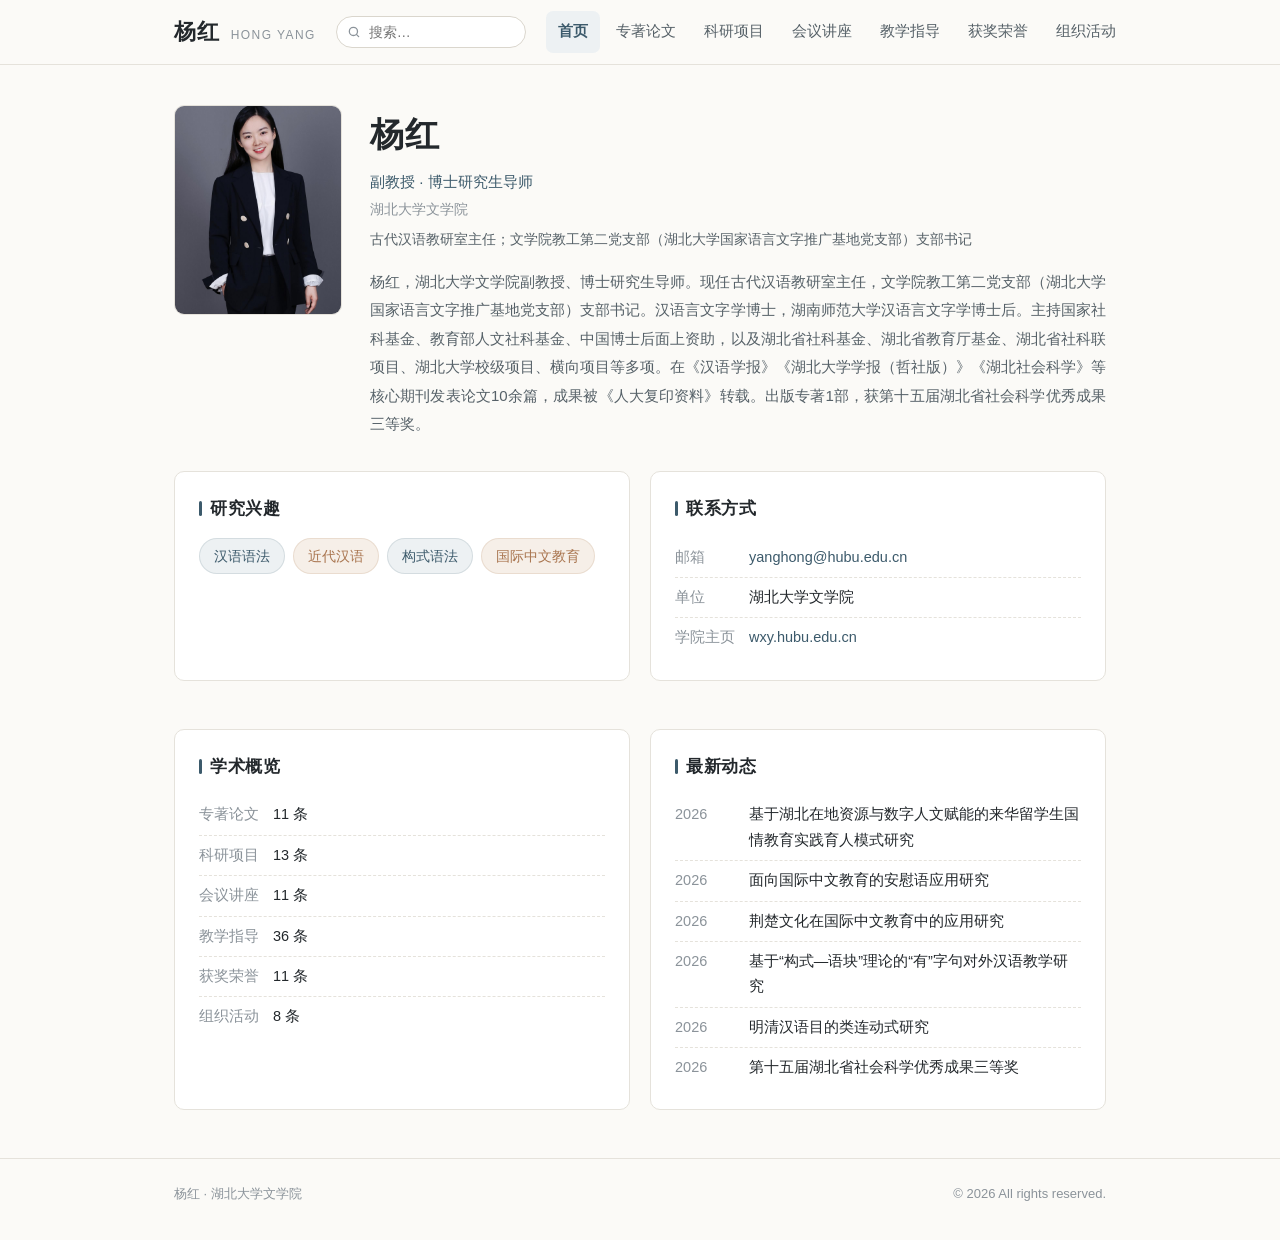
==== index.html @ 1a67e183 "Migrate personal academic homepage to GitHub Pages Site migrated from workbuddy.host. Content data n" ====
<!DOCTYPE html>
<html lang="zh-CN">
<head>
<meta charset="utf-8">
<meta name="viewport" content="width=device-width, initial-scale=1, viewport-fit=cover">
<title>杨红 · 湖北大学文学院</title>
<meta name="description" content="杨红，湖北大学文学院副教授、博士研究生导师，研究方向：汉语语法、近代汉语、构式语法、国际中文教育。">
<link rel="icon" href="/assets/favicon.svg">
<link rel="stylesheet" href="/css/style.css">
</head>
<body>

<header class="hdr">
  <div class="hdr-in">
    <div class="brand">
      <span class="nm">杨红</span>
      <span class="en">Hong Yang</span>
    </div>

    <div class="search">
      <svg class="ico" viewBox="0 0 24 24" fill="none" stroke="currentColor" stroke-width="2.2"
           stroke-linecap="round"><circle cx="11" cy="11" r="7"/><path d="M20 20l-3.5-3.5"/></svg>
      <input id="q" type="search" placeholder="搜索…" autocomplete="off" aria-label="站内搜索">
      <div class="srch-panel" id="srchPanel"></div>
    </div>

    <button class="burger" id="burger" aria-label="菜单"><span></span></button>

    <nav class="nav" id="nav"></nav>
  </div>
</header>

<main id="main" class="wrap"></main>

<footer class="ftr">
  <div class="wrap">
    <span id="ftName">杨红 · 湖北大学文学院</span>
    <span>© <span id="yr"></span> All rights reserved.</span>
  </div>
</footer>

<div class="mask" id="mask">
  <div class="modal" id="modal">
    <div class="modal-hd">
      <div class="mt2" id="mTitle"></div>
      <a class="x" id="mOpen" href="#" target="_blank" rel="noopener" style="display:none;
         text-decoration:none;align-items:center;justify-content:center;">↗</a>
      <button class="x" id="mClose" aria-label="关闭">✕</button>
    </div>
    <div class="modal-bd" id="mBody"></div>
  </div>
</div>

<script src="/js/app.js"></script>
</body>
</html>
---- css/style.css ----
/* ===========================================================
   杨红 · 个人学术网站
   配色：宣纸白 / 墨蓝灰 / 赭石点缀（中性、低饱和）
   =========================================================== */
:root {
  --paper:      #FBFAF7;
  --paper-2:    #F4F2ED;
  --surface:    #FFFFFF;
  --ink:        #23282C;
  --ink-2:      #566168;
  --ink-3:      #8B939A;
  --line:       #E5E2DB;
  --line-2:     #DAD6CD;
  --accent:     #3C5A6B;
  --accent-2:   #5B7A8B;
  --accent-wash:#EDF1F3;
  --clay:       #A9754F;
  --clay-wash:  #F6EFE8;
  --radius:     10px;
  --shadow:     0 1px 2px rgba(35,40,44,.04), 0 8px 24px rgba(35,40,44,.05);
  --serif:      "Songti SC", "Source Han Serif SC", "Noto Serif SC", "SimSun", "STSong", Georgia, serif;
  --sans:       -apple-system, BlinkMacSystemFont, "Segoe UI", "PingFang SC", "Hiragino Sans GB",
                "Microsoft YaHei", "Noto Sans SC", sans-serif;
  --max:        980px;
}

* { box-sizing: border-box; }
html { -webkit-text-size-adjust: 100%; }
body {
  margin: 0;
  background: var(--paper);
  color: var(--ink);
  font-family: var(--sans);
  font-size: 16px;
  line-height: 1.75;
  -webkit-font-smoothing: antialiased;
}
a { color: var(--accent); text-decoration: none; }
a:hover { text-decoration: underline; }
img { max-width: 100%; display: block; }
button, input, textarea, select { font-family: inherit; font-size: inherit; color: inherit; }

.wrap { max-width: var(--max); margin: 0 auto; padding: 0 24px; }

/* ---------------- Header ---------------- */
.hdr {
  position: sticky; top: 0; z-index: 50;
  background: rgba(251,250,247,.92);
  backdrop-filter: saturate(1.4) blur(8px);
  border-bottom: 1px solid var(--line);
}
.hdr-in {
  max-width: var(--max); margin: 0 auto; padding: 0 24px;
  display: flex; align-items: center; gap: 20px;
  min-height: 64px;
}
.brand { display: flex; align-items: baseline; gap: 10px; flex: none; }
.brand .nm {
  font-family: var(--serif); font-size: 22px; font-weight: 600;
  letter-spacing: .06em; color: var(--ink);
}
.brand .en { font-size: 12px; letter-spacing: .12em; color: var(--ink-3); text-transform: uppercase; }

.nav { display: flex; gap: 4px; margin-left: auto; flex-wrap: nowrap; }
.nav a {
  display: block; padding: 8px 12px; border-radius: 7px;
  font-size: 14.5px; color: var(--ink-2); white-space: nowrap;
  transition: background .18s, color .18s;
}
.nav a:hover { background: var(--paper-2); color: var(--ink); text-decoration: none; }
.nav a.on { background: var(--accent-wash); color: var(--accent); font-weight: 600; }

/* 搜索 */
.search { position: relative; flex: none; }
.search input {
  width: 190px; padding: 7px 12px 7px 32px;
  border: 1px solid var(--line-2); border-radius: 20px;
  background: var(--surface); color: var(--ink); outline: none;
  font-size: 14px; transition: border-color .18s, box-shadow .18s;
}
.search input:focus { border-color: var(--accent-2); box-shadow: 0 0 0 3px rgba(60,90,107,.10); }
.search .ico {
  position: absolute; left: 11px; top: 50%; transform: translateY(-50%);
  width: 14px; height: 14px; color: var(--ink-3); pointer-events: none;
}
.srch-panel {
  position: absolute; right: 0; top: calc(100% + 8px); width: 380px; max-width: 88vw;
  background: var(--surface); border: 1px solid var(--line); border-radius: var(--radius);
  box-shadow: var(--shadow); padding: 6px; max-height: 60vh; overflow: auto; z-index: 60;
  display: none;
}
.srch-panel.open { display: block; }
.srch-panel .grp {
  font-size: 12px; color: var(--ink-3); padding: 8px 10px 4px; letter-spacing: .04em;
}
.srch-panel .hit {
  display: block; padding: 8px 10px; border-radius: 7px; cursor: pointer; color: var(--ink);
}
.srch-panel .hit:hover { background: var(--paper-2); text-decoration: none; }
.srch-panel .hit .t { font-size: 14.5px; line-height: 1.5; }
.srch-panel .hit .m { font-size: 12px; color: var(--ink-3); margin-top: 2px; }
.srch-panel .none { padding: 16px 12px; color: var(--ink-3); font-size: 14px; text-align: center; }

.burger {
  display: none; margin-left: auto; width: 40px; height: 40px; border: 1px solid var(--line-2);
  background: var(--surface); border-radius: 8px; cursor: pointer; padding: 0;
  align-items: center; justify-content: center;
}
.burger span { display: block; width: 18px; height: 1.5px; background: var(--ink-2); position: relative; }
.burger span::before, .burger span::after {
  content: ''; position: absolute; left: 0; width: 18px; height: 1.5px; background: var(--ink-2);
}
.burger span::before { top: -5px; } .burger span::after { top: 5px; }

/* ---------------- 首页 ---------------- */
.hero {
  display: grid; grid-template-columns: 168px 1fr; gap: 28px; align-items: start;
  padding: 40px 0 32px;
}
.photo {
  width: 168px; height: 210px; border-radius: var(--radius); overflow: hidden;
  background: var(--paper-2); border: 1px solid var(--line);
}
.photo img { width: 100%; height: 100%; object-fit: cover; }
.hero h1 {
  font-family: var(--serif); font-size: 34px; margin: 0 0 4px; letter-spacing: .04em; font-weight: 600;
}
.hero .ttl { font-size: 15px; color: var(--accent); margin-bottom: 2px; }
.hero .aff { font-size: 14px; color: var(--ink-3); }
.hero .roles { font-size: 14px; color: var(--ink-2); margin-top: 6px; }
.hero .bio {
  margin-top: 16px; font-size: 15px; color: var(--ink-2); line-height: 1.9;
  text-align: justify;
}

.home-grid { display: grid; grid-template-columns: 1fr 1fr; gap: 20px; padding-bottom: 48px; }
.card {
  background: var(--surface); border: 1px solid var(--line); border-radius: var(--radius);
  padding: 22px 24px;
}
.card h3 {
  font-family: var(--serif); font-size: 17px; margin: 0 0 14px; font-weight: 600;
  letter-spacing: .04em; display: flex; align-items: center; gap: 8px;
}
.card h3::before {
  content: ''; width: 3px; height: 15px; background: var(--accent); border-radius: 2px; display: block;
}
.chips { display: flex; flex-wrap: wrap; gap: 8px; }
.chip {
  display: inline-block; padding: 5px 14px; border-radius: 20px;
  background: var(--accent-wash); color: var(--accent); font-size: 14px;
  border: 1px solid rgba(60,90,107,.14);
}
.chip.alt { background: var(--clay-wash); color: var(--clay); border-color: rgba(169,117,79,.16); }

.ct-list { list-style: none; margin: 0; padding: 0; }
.ct-list li { display: flex; gap: 12px; padding: 7px 0; border-bottom: 1px dashed var(--line); font-size: 14.5px; }
.ct-list li:last-child { border-bottom: none; }
.ct-list .lb { color: var(--ink-3); flex: none; width: 62px; }
.ct-list .vl { color: var(--ink); word-break: break-all; }

/* ---------------- 栏目页 ---------------- */
.page { padding: 36px 0 64px; min-height: 50vh; }
.page-head { margin-bottom: 26px; }
.page-head h2 {
  font-family: var(--serif); font-size: 27px; margin: 0; font-weight: 600; letter-spacing: .05em;
}
.page-head .bar { width: 46px; height: 3px; background: var(--clay); border-radius: 2px; margin-top: 10px; }

.sub { margin-bottom: 34px; }
.sub h3 {
  font-family: var(--serif); font-size: 19px; margin: 0 0 14px; font-weight: 600;
  letter-spacing: .04em; color: var(--ink);
  padding-left: 12px; border-left: 3px solid var(--accent-2);
}
.list { list-style: none; margin: 0; padding: 0; }
.list li { border-bottom: 1px solid var(--line); }
.list li:last-child { border-bottom: none; }
.it {
  display: block; width: 100%; text-align: left; background: none; border: 0; cursor: default;
  padding: 13px 12px 13px 2px; border-radius: 6px;
}
a.it, button.it[data-act] { cursor: pointer; }
a.it:hover, button.it[data-act]:hover { background: var(--paper-2); text-decoration: none; }
.it .row { display: flex; align-items: baseline; gap: 10px; }
.it .tt { font-size: 15.5px; color: var(--ink); line-height: 1.6; }
.it .mt { font-size: 13.5px; color: var(--ink-3); margin-top: 3px; line-height: 1.6; }
.it .tag {
  flex: none; font-size: 11px; padding: 1px 7px; border-radius: 4px; letter-spacing: .04em;
  border: 1px solid var(--line-2); color: var(--ink-3); background: var(--paper-2);
}
.it .tag.pdf { color: var(--clay); background: var(--clay-wash); border-color: rgba(169,117,79,.2); }
.it .tag.url { color: var(--accent); background: var(--accent-wash); border-color: rgba(60,90,107,.16); }
.it .tag.doc { color: #6B7C55; background: #F1F3EC; border-color: rgba(107,124,85,.2); }
.empty { color: var(--ink-3); font-size: 14px; padding: 10px 2px; }

/* 高亮命中 */
@keyframes flash { 0%{background:#FBF1DF} 100%{background:transparent} }
.flash { animation: flash 2s ease-out; border-radius: 6px; }

/* ---------------- 弹层 ---------------- */
.mask {
  position: fixed; inset: 0; background: rgba(28,32,36,.5); z-index: 100;
  display: none; align-items: center; justify-content: center; padding: 20px;
}
.mask.open { display: flex; }
.modal {
  background: var(--surface); border-radius: 12px; width: min(880px, 100%); max-height: 92vh;
  display: flex; flex-direction: column; overflow: hidden; box-shadow: 0 20px 60px rgba(0,0,0,.22);
}
.modal-hd {
  display: flex; align-items: center; gap: 12px; padding: 14px 18px; border-bottom: 1px solid var(--line);
}
.modal-hd .mt2 { font-family: var(--serif); font-size: 17px; flex: 1; min-width: 0;
  overflow: hidden; text-overflow: ellipsis; white-space: nowrap; }
.x {
  flex: none; border: 1px solid var(--line-2); background: var(--surface); border-radius: 7px;
  width: 32px; height: 32px; cursor: pointer; color: var(--ink-2); line-height: 1;
}
.x:hover { background: var(--paper-2); }
.modal-bd { padding: 20px 22px; overflow: auto; -webkit-overflow-scrolling: touch; }
.pdfbox { flex: 1; min-height: 0; background: #4A4F54; }
.pdfbox iframe { width: 100%; height: 100%; border: 0; display: block; }
.pdffb { padding: 26px 18px; text-align: center; color: #fff; font-size: 14px; }

/* markdown 渲染 */
.md { font-size: 15px; line-height: 1.85; color: var(--ink-2); }
.md h1,.md h2,.md h3,.md h4 { font-family: var(--serif); color: var(--ink); margin: 1.2em 0 .6em; }
.md h1 { font-size: 22px; } .md h2 { font-size: 19px; } .md h3 { font-size: 17px; } .md h4 { font-size: 15.5px; }
.md p { margin: .7em 0; }
.md ul,.md ol { padding-left: 1.5em; margin: .7em 0; }
.md li { margin: .25em 0; }
.md blockquote {
  margin: .8em 0; padding: .5em 1em; border-left: 3px solid var(--accent-2);
  background: var(--accent-wash); color: var(--ink-2); border-radius: 0 6px 6px 0;
}
.md code {
  background: var(--paper-2); padding: 1px 5px; border-radius: 4px; font-size: 13.5px;
  font-family: ui-monospace, "Cascadia Code", Consolas, monospace;
}
.md pre {
  background: #2E3438; color: #E7E4DE; padding: 14px 16px; border-radius: 8px; overflow: auto;
}
.md pre code { background: none; color: inherit; padding: 0; }
.md hr { border: 0; border-top: 1px solid var(--line); margin: 1.4em 0; }
.md table { border-collapse: collapse; width: 100%; margin: .8em 0; font-size: 14px; }
.md th,.md td { border: 1px solid var(--line); padding: 7px 10px; text-align: left; }
.md th { background: var(--paper-2); }

/* ---------------- Footer ---------------- */
.ftr { border-top: 1px solid var(--line); padding: 24px 0 34px; color: var(--ink-3); font-size: 13px; }
.ftr .wrap { display: flex; justify-content: space-between; gap: 12px; flex-wrap: wrap; }

/* ---------------- 响应式 ---------------- */
@media (max-width: 860px) {
  .nav {
    display: none; position: absolute; left: 0; right: 0; top: 100%;
    background: var(--surface); border-bottom: 1px solid var(--line);
    flex-direction: column; gap: 0; padding: 8px; margin: 0;
    box-shadow: var(--shadow); max-height: 70vh; overflow: auto;
  }
  .nav.open { display: flex; }
  .nav a { padding: 11px 14px; font-size: 15.5px; border-radius: 8px; }
  .burger { display: flex; }
  .hdr-in { min-height: 58px; gap: 12px; padding: 0 16px; position: relative; }
  .search { margin-left: auto; }
  .search input { width: 150px; }
  .wrap { padding: 0 16px; }
  .hero { grid-template-columns: 1fr; gap: 18px; padding: 24px 0 22px; }
  .photo { width: 132px; height: 168px; }
  .hero h1 { font-size: 28px; }
  .home-grid { grid-template-columns: 1fr; gap: 16px; padding-bottom: 36px; }
  .card { padding: 18px 18px; }
  .page { padding: 24px 0 48px; }
  .page-head h2 { font-size: 23px; }
  .sub h3 { font-size: 17.5px; }
  .it { padding: 12px 8px 12px 0; }
  .it .tt { font-size: 15px; }
  .mask { padding: 0; }
  .modal { width: 100%; max-height: 100vh; height: 100%; border-radius: 0; }
  .modal-bd { padding: 16px; }
}
@media (max-width: 420px) {
  .brand .en { display: none; }
  .search input { width: 118px; }
  .ct-list .lb { width: 62px; font-size: 13px; }
}
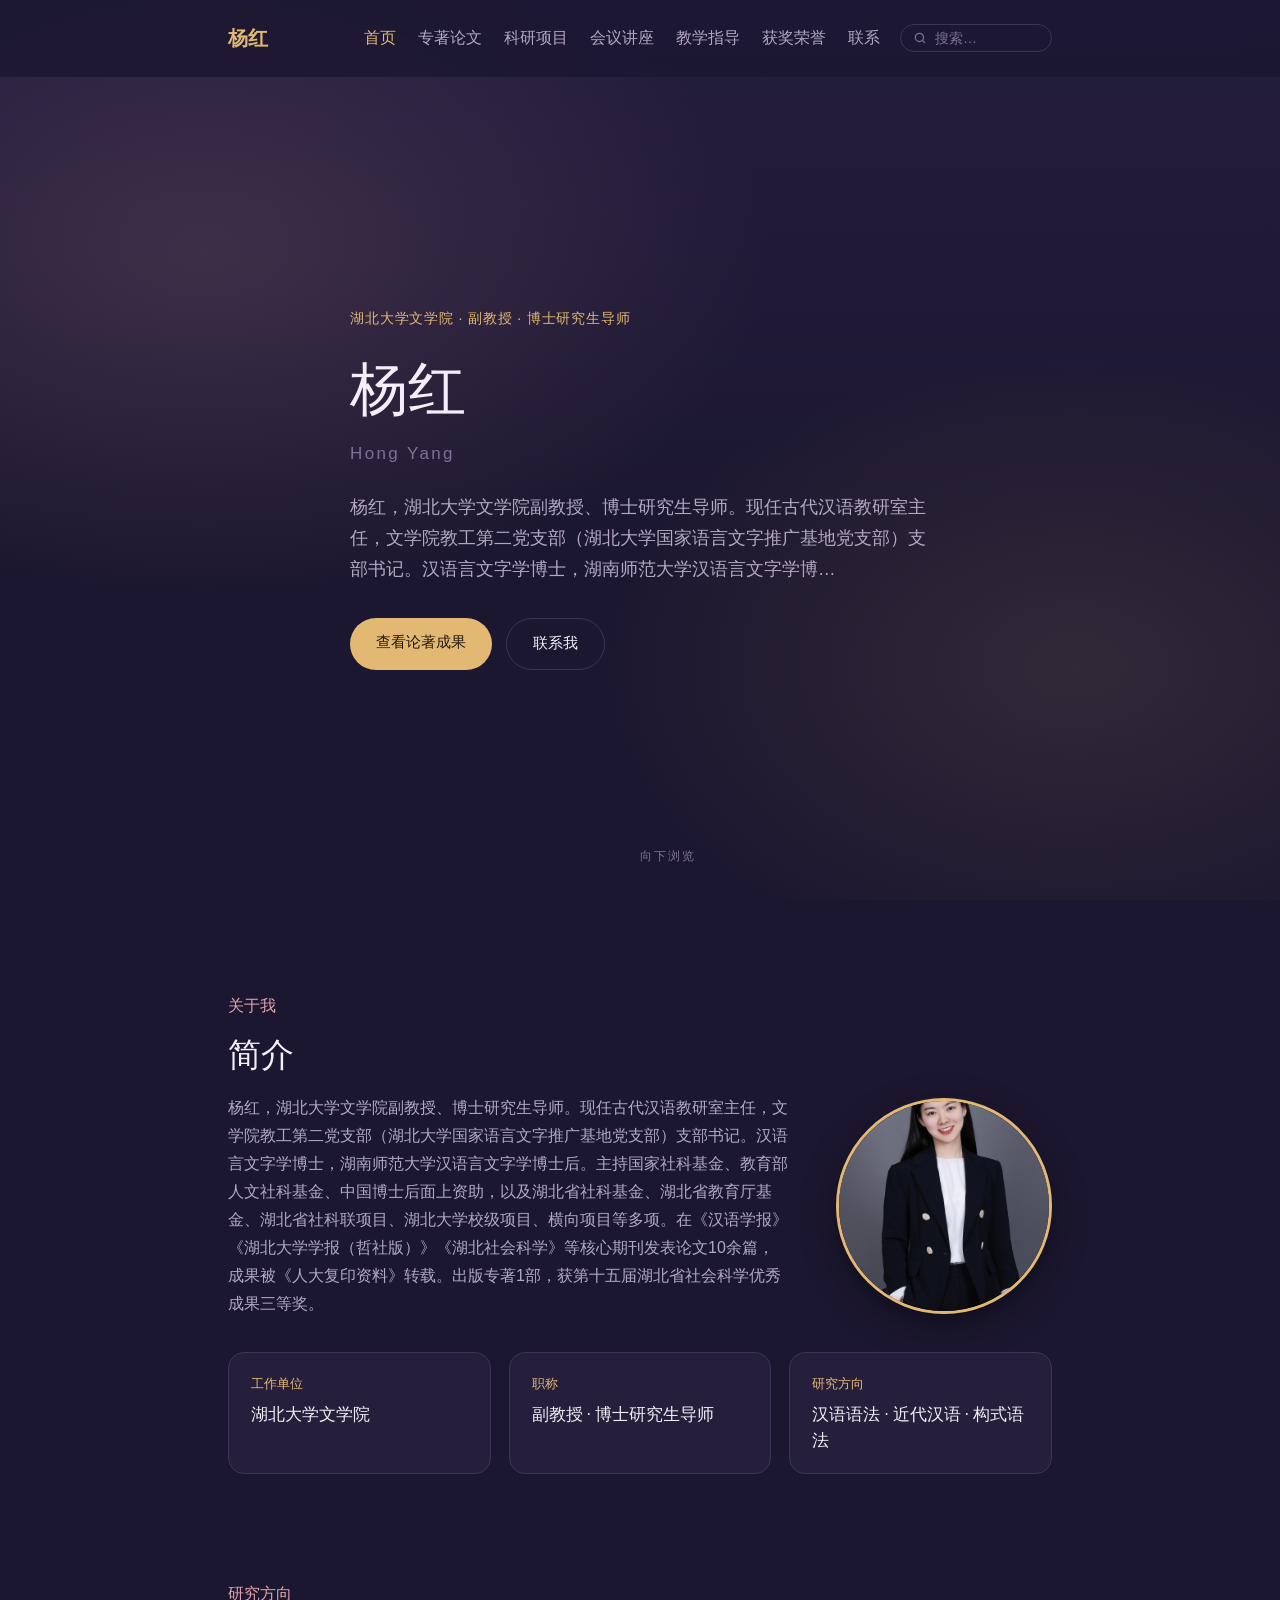
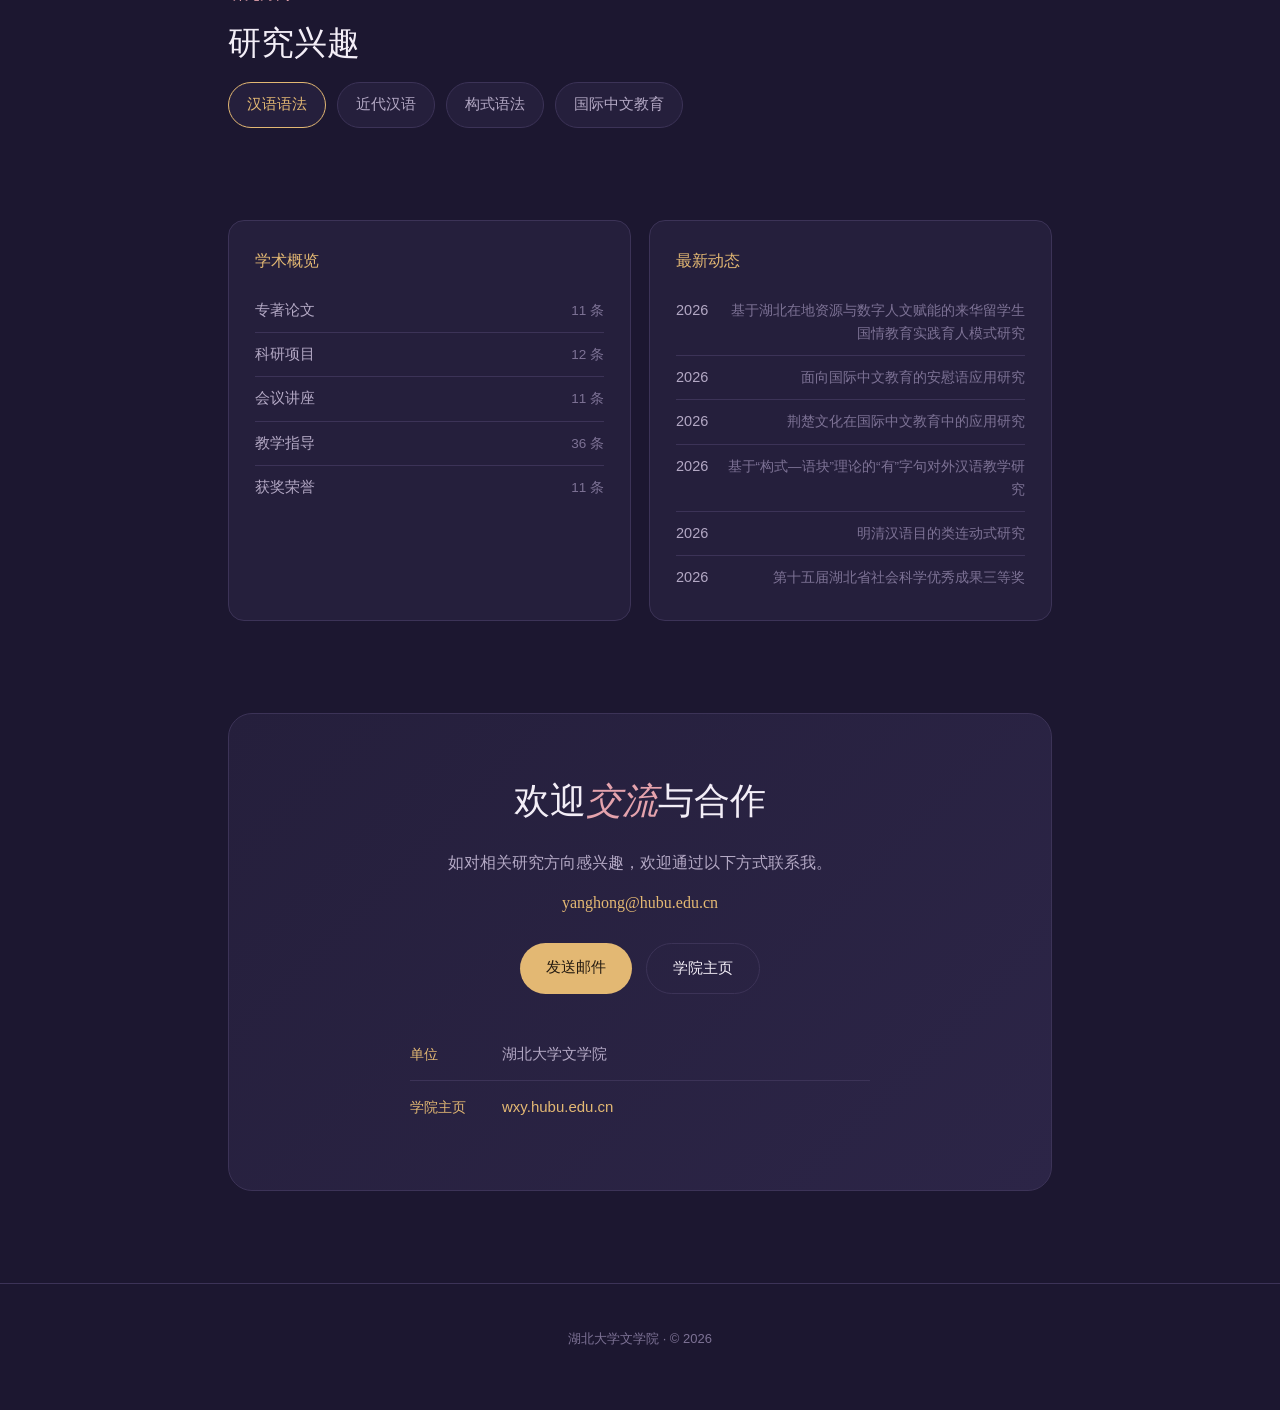
==== commit 96c6873e: "Redesign site: dark serif theme with hero and section layouts 参照 chloeliyu.github.io 的风格重做视觉：深紫底 + 金" ====
--- a/index.html
+++ b/index.html
@@ -5,38 +5,29 @@
 <meta name="viewport" content="width=device-width, initial-scale=1, viewport-fit=cover">
 <title>杨红 · 湖北大学文学院</title>
 <meta name="description" content="杨红，湖北大学文学院副教授、博士研究生导师，研究方向：汉语语法、近代汉语、构式语法、国际中文教育。">
-<link rel="icon" href="/assets/favicon.svg">
-<link rel="stylesheet" href="/css/style.css">
+<link rel="icon" href="assets/favicon.svg">
+<link rel="stylesheet" href="css/style.css">
 </head>
 <body>
 
-<header class="hdr">
-  <div class="hdr-in">
-    <div class="brand">
-      <span class="nm">杨红</span>
-      <span class="en">Hong Yang</span>
-    </div>
-
+<nav id="nav">
+  <div class="wrap nav-in">
+    <a class="logo" href="#/home">杨红</a>
+    <button class="burger" id="burger" aria-label="菜单"><span></span></button>
+    <div class="navlinks" id="navlinks"></div>
     <div class="search">
       <svg class="ico" viewBox="0 0 24 24" fill="none" stroke="currentColor" stroke-width="2.2"
            stroke-linecap="round"><circle cx="11" cy="11" r="7"/><path d="M20 20l-3.5-3.5"/></svg>
       <input id="q" type="search" placeholder="搜索…" autocomplete="off" aria-label="站内搜索">
       <div class="srch-panel" id="srchPanel"></div>
     </div>
+  </div>
+</nav>
 
-    <button class="burger" id="burger" aria-label="菜单"><span></span></button>
+<main id="main"></main>
 
-    <nav class="nav" id="nav"></nav>
-  </div>
-</header>
-
-<main id="main" class="wrap"></main>
-
-<footer class="ftr">
-  <div class="wrap">
-    <span id="ftName">杨红 · 湖北大学文学院</span>
-    <span>© <span id="yr"></span> All rights reserved.</span>
-  </div>
+<footer>
+  <div class="wrap" id="footerIn"></div>
 </footer>
 
 <div class="mask" id="mask">
@@ -51,6 +42,6 @@
   </div>
 </div>
 
-<script src="/js/app.js"></script>
+<script src="js/app.js"></script>
 </body>
 </html>
--- a/css/style.css
+++ b/css/style.css
@@ -1,287 +1,458 @@
-/* ===========================================================
-   杨红 · 个人学术网站
-   配色：宣纸白 / 墨蓝灰 / 赭石点缀（中性、低饱和）
-   =========================================================== */
-:root {
-  --paper:      #FBFAF7;
-  --paper-2:    #F4F2ED;
-  --surface:    #FFFFFF;
-  --ink:        #23282C;
-  --ink-2:      #566168;
-  --ink-3:      #8B939A;
-  --line:       #E5E2DB;
-  --line-2:     #DAD6CD;
-  --accent:     #3C5A6B;
-  --accent-2:   #5B7A8B;
-  --accent-wash:#EDF1F3;
-  --clay:       #A9754F;
-  --clay-wash:  #F6EFE8;
-  --radius:     10px;
-  --shadow:     0 1px 2px rgba(35,40,44,.04), 0 8px 24px rgba(35,40,44,.05);
-  --serif:      "Songti SC", "Source Han Serif SC", "Noto Serif SC", "SimSun", "STSong", Georgia, serif;
-  --sans:       -apple-system, BlinkMacSystemFont, "Segoe UI", "PingFang SC", "Hiragino Sans GB",
-                "Microsoft YaHei", "Noto Sans SC", sans-serif;
-  --max:        980px;
-}
-
-* { box-sizing: border-box; }
-html { -webkit-text-size-adjust: 100%; }
-body {
-  margin: 0;
-  background: var(--paper);
-  color: var(--ink);
-  font-family: var(--sans);
-  font-size: 16px;
-  line-height: 1.75;
-  -webkit-font-smoothing: antialiased;
-}
-a { color: var(--accent); text-decoration: none; }
-a:hover { text-decoration: underline; }
-img { max-width: 100%; display: block; }
-button, input, textarea, select { font-family: inherit; font-size: inherit; color: inherit; }
-
-.wrap { max-width: var(--max); margin: 0 auto; padding: 0 24px; }
-
-/* ---------------- Header ---------------- */
-.hdr {
-  position: sticky; top: 0; z-index: 50;
-  background: rgba(251,250,247,.92);
-  backdrop-filter: saturate(1.4) blur(8px);
-  border-bottom: 1px solid var(--line);
-}
-.hdr-in {
-  max-width: var(--max); margin: 0 auto; padding: 0 24px;
-  display: flex; align-items: center; gap: 20px;
-  min-height: 64px;
-}
-.brand { display: flex; align-items: baseline; gap: 10px; flex: none; }
-.brand .nm {
-  font-family: var(--serif); font-size: 22px; font-weight: 600;
-  letter-spacing: .06em; color: var(--ink);
-}
-.brand .en { font-size: 12px; letter-spacing: .12em; color: var(--ink-3); text-transform: uppercase; }
-
-.nav { display: flex; gap: 4px; margin-left: auto; flex-wrap: nowrap; }
-.nav a {
-  display: block; padding: 8px 12px; border-radius: 7px;
-  font-size: 14.5px; color: var(--ink-2); white-space: nowrap;
-  transition: background .18s, color .18s;
-}
-.nav a:hover { background: var(--paper-2); color: var(--ink); text-decoration: none; }
-.nav a.on { background: var(--accent-wash); color: var(--accent); font-weight: 600; }
-
-/* 搜索 */
-.search { position: relative; flex: none; }
-.search input {
-  width: 190px; padding: 7px 12px 7px 32px;
-  border: 1px solid var(--line-2); border-radius: 20px;
-  background: var(--surface); color: var(--ink); outline: none;
-  font-size: 14px; transition: border-color .18s, box-shadow .18s;
-}
-.search input:focus { border-color: var(--accent-2); box-shadow: 0 0 0 3px rgba(60,90,107,.10); }
-.search .ico {
-  position: absolute; left: 11px; top: 50%; transform: translateY(-50%);
-  width: 14px; height: 14px; color: var(--ink-3); pointer-events: none;
-}
-.srch-panel {
-  position: absolute; right: 0; top: calc(100% + 8px); width: 380px; max-width: 88vw;
-  background: var(--surface); border: 1px solid var(--line); border-radius: var(--radius);
-  box-shadow: var(--shadow); padding: 6px; max-height: 60vh; overflow: auto; z-index: 60;
-  display: none;
-}
-.srch-panel.open { display: block; }
-.srch-panel .grp {
-  font-size: 12px; color: var(--ink-3); padding: 8px 10px 4px; letter-spacing: .04em;
-}
-.srch-panel .hit {
-  display: block; padding: 8px 10px; border-radius: 7px; cursor: pointer; color: var(--ink);
-}
-.srch-panel .hit:hover { background: var(--paper-2); text-decoration: none; }
-.srch-panel .hit .t { font-size: 14.5px; line-height: 1.5; }
-.srch-panel .hit .m { font-size: 12px; color: var(--ink-3); margin-top: 2px; }
-.srch-panel .none { padding: 16px 12px; color: var(--ink-3); font-size: 14px; text-align: center; }
-
-.burger {
-  display: none; margin-left: auto; width: 40px; height: 40px; border: 1px solid var(--line-2);
-  background: var(--surface); border-radius: 8px; cursor: pointer; padding: 0;
-  align-items: center; justify-content: center;
-}
-.burger span { display: block; width: 18px; height: 1.5px; background: var(--ink-2); position: relative; }
-.burger span::before, .burger span::after {
-  content: ''; position: absolute; left: 0; width: 18px; height: 1.5px; background: var(--ink-2);
-}
-.burger span::before { top: -5px; } .burger span::after { top: 5px; }
-
-/* ---------------- 首页 ---------------- */
-.hero {
-  display: grid; grid-template-columns: 168px 1fr; gap: 28px; align-items: start;
-  padding: 40px 0 32px;
-}
-.photo {
-  width: 168px; height: 210px; border-radius: var(--radius); overflow: hidden;
-  background: var(--paper-2); border: 1px solid var(--line);
-}
-.photo img { width: 100%; height: 100%; object-fit: cover; }
-.hero h1 {
-  font-family: var(--serif); font-size: 34px; margin: 0 0 4px; letter-spacing: .04em; font-weight: 600;
-}
-.hero .ttl { font-size: 15px; color: var(--accent); margin-bottom: 2px; }
-.hero .aff { font-size: 14px; color: var(--ink-3); }
-.hero .roles { font-size: 14px; color: var(--ink-2); margin-top: 6px; }
-.hero .bio {
-  margin-top: 16px; font-size: 15px; color: var(--ink-2); line-height: 1.9;
-  text-align: justify;
-}
-
-.home-grid { display: grid; grid-template-columns: 1fr 1fr; gap: 20px; padding-bottom: 48px; }
-.card {
-  background: var(--surface); border: 1px solid var(--line); border-radius: var(--radius);
-  padding: 22px 24px;
-}
-.card h3 {
-  font-family: var(--serif); font-size: 17px; margin: 0 0 14px; font-weight: 600;
-  letter-spacing: .04em; display: flex; align-items: center; gap: 8px;
-}
-.card h3::before {
-  content: ''; width: 3px; height: 15px; background: var(--accent); border-radius: 2px; display: block;
-}
-.chips { display: flex; flex-wrap: wrap; gap: 8px; }
-.chip {
-  display: inline-block; padding: 5px 14px; border-radius: 20px;
-  background: var(--accent-wash); color: var(--accent); font-size: 14px;
-  border: 1px solid rgba(60,90,107,.14);
-}
-.chip.alt { background: var(--clay-wash); color: var(--clay); border-color: rgba(169,117,79,.16); }
-
-.ct-list { list-style: none; margin: 0; padding: 0; }
-.ct-list li { display: flex; gap: 12px; padding: 7px 0; border-bottom: 1px dashed var(--line); font-size: 14.5px; }
-.ct-list li:last-child { border-bottom: none; }
-.ct-list .lb { color: var(--ink-3); flex: none; width: 62px; }
-.ct-list .vl { color: var(--ink); word-break: break-all; }
-
-/* ---------------- 栏目页 ---------------- */
-.page { padding: 36px 0 64px; min-height: 50vh; }
-.page-head { margin-bottom: 26px; }
-.page-head h2 {
-  font-family: var(--serif); font-size: 27px; margin: 0; font-weight: 600; letter-spacing: .05em;
-}
-.page-head .bar { width: 46px; height: 3px; background: var(--clay); border-radius: 2px; margin-top: 10px; }
-
-.sub { margin-bottom: 34px; }
-.sub h3 {
-  font-family: var(--serif); font-size: 19px; margin: 0 0 14px; font-weight: 600;
-  letter-spacing: .04em; color: var(--ink);
-  padding-left: 12px; border-left: 3px solid var(--accent-2);
-}
-.list { list-style: none; margin: 0; padding: 0; }
-.list li { border-bottom: 1px solid var(--line); }
-.list li:last-child { border-bottom: none; }
-.it {
-  display: block; width: 100%; text-align: left; background: none; border: 0; cursor: default;
-  padding: 13px 12px 13px 2px; border-radius: 6px;
-}
-a.it, button.it[data-act] { cursor: pointer; }
-a.it:hover, button.it[data-act]:hover { background: var(--paper-2); text-decoration: none; }
-.it .row { display: flex; align-items: baseline; gap: 10px; }
-.it .tt { font-size: 15.5px; color: var(--ink); line-height: 1.6; }
-.it .mt { font-size: 13.5px; color: var(--ink-3); margin-top: 3px; line-height: 1.6; }
-.it .tag {
-  flex: none; font-size: 11px; padding: 1px 7px; border-radius: 4px; letter-spacing: .04em;
-  border: 1px solid var(--line-2); color: var(--ink-3); background: var(--paper-2);
-}
-.it .tag.pdf { color: var(--clay); background: var(--clay-wash); border-color: rgba(169,117,79,.2); }
-.it .tag.url { color: var(--accent); background: var(--accent-wash); border-color: rgba(60,90,107,.16); }
-.it .tag.doc { color: #6B7C55; background: #F1F3EC; border-color: rgba(107,124,85,.2); }
-.empty { color: var(--ink-3); font-size: 14px; padding: 10px 2px; }
-
-/* 高亮命中 */
-@keyframes flash { 0%{background:#FBF1DF} 100%{background:transparent} }
-.flash { animation: flash 2s ease-out; border-radius: 6px; }
+/* ============================================================
+   杨红 · 湖北大学文学院 —— 样式表
+   风格：深紫底 / 金与玫瑰点缀 / 衬线标题
+   ============================================================ */
+
+:root{
+  --bg:#1c1730;
+  --bg-raised:#251f3c;
+  --bg-raised-2:#2c2547;
+  --border:#3c3357;
+  --text:#f3eef7;
+  --text-muted:#b3a8c4;
+  --text-dim:#7d7295;
+  --gold:#e3b873;
+  --gold-soft:#eec685;
+  --rose:#e5a3ad;
+  --serif:'Songti SC','STSong','Source Han Serif SC','Noto Serif SC','SimSun',Georgia,serif;
+  --sans:-apple-system,BlinkMacSystemFont,'PingFang SC','Hiragino Sans GB','Microsoft YaHei','Noto Sans SC','Helvetica Neue',Arial,sans-serif;
+  --nav-h:76px;
+}
+
+*{margin:0;padding:0;box-sizing:border-box;}
+html{scroll-behavior:smooth;}
+body{
+  background:var(--bg);
+  color:var(--text);
+  font-family:var(--sans);
+  line-height:1.75;
+  overflow-x:hidden;
+  -webkit-font-smoothing:antialiased;
+}
+::selection{background:var(--gold);color:var(--bg);}
+a{color:inherit;text-decoration:none;}
+img{max-width:100%;display:block;}
+button{font-family:inherit;cursor:pointer;}
+.wrap{max-width:880px;margin:0 auto;padding:0 28px;}
+:focus-visible{outline:2px solid var(--gold);outline-offset:2px;}
+
+/* ---------------- 导航 ---------------- */
+nav{
+  position:fixed;top:0;left:0;right:0;
+  background:rgba(28,23,48,.82);
+  backdrop-filter:blur(14px);
+  -webkit-backdrop-filter:blur(14px);
+  border-bottom:1px solid transparent;
+  z-index:100;
+  transition:border-color .3s;
+}
+nav.scrolled{border-bottom-color:var(--border);}
+.nav-in{display:flex;align-items:center;height:var(--nav-h);gap:20px;}
+.logo{
+  font-family:var(--serif);font-weight:600;font-size:20px;
+  color:var(--gold);white-space:nowrap;flex-shrink:0;
+  letter-spacing:.02em;
+}
+.navlinks{
+  display:flex;gap:22px;flex-wrap:wrap;align-items:center;
+  margin-left:auto;
+}
+.navlinks a{
+  color:var(--text-muted);font-size:15.5px;
+  transition:color .25s;white-space:nowrap;
+}
+.navlinks a:hover{color:var(--gold);}
+.navlinks a.on{color:var(--gold);}
+
+.burger{
+  display:none;background:none;border:none;
+  width:38px;height:38px;margin-left:auto;
+  position:relative;flex-shrink:0;
+}
+.burger span,.burger::before,.burger::after{
+  content:'';position:absolute;left:9px;right:9px;height:1.5px;
+  background:var(--text-muted);transition:.25s;
+}
+.burger::before{top:13px;}
+.burger span{top:18.5px;}
+.burger::after{top:24px;}
+
+/* ---------------- 搜索 ---------------- */
+.search{
+  position:relative;flex-shrink:0;
+  display:flex;align-items:center;gap:8px;
+  border:1px solid var(--border);border-radius:20px;
+  padding:5px 12px;
+  transition:border-color .25s;
+}
+.search:focus-within{border-color:var(--gold);}
+.search .ico{width:14px;height:14px;color:var(--text-dim);flex-shrink:0;}
+.search input{
+  background:none;border:none;outline:none;
+  color:var(--text);font-size:14px;width:104px;
+  font-family:inherit;
+}
+.search input::placeholder{color:var(--text-dim);}
+.srch-panel{
+  position:absolute;top:calc(100% + 12px);right:0;
+  width:min(420px,86vw);
+  background:var(--bg-raised);
+  border:1px solid var(--border);border-radius:14px;
+  padding:8px;max-height:60vh;overflow-y:auto;
+  box-shadow:0 16px 40px rgba(0,0,0,.4);
+  opacity:0;visibility:hidden;transform:translateY(-6px);
+  transition:.2s;z-index:110;
+}
+.srch-panel.open{opacity:1;visibility:visible;transform:translateY(0);}
+.srch-panel .grp{
+  font-size:11.5px;color:var(--gold);
+  padding:10px 12px 5px;letter-spacing:.05em;
+}
+.srch-panel .hit{
+  display:block;padding:9px 12px;border-radius:9px;
+  transition:background .2s;
+}
+.srch-panel .hit:hover{background:var(--bg-raised-2);}
+.srch-panel .hit .t{font-size:14px;color:var(--text);line-height:1.5;}
+.srch-panel .hit .m{font-size:12px;color:var(--text-dim);margin-top:2px;line-height:1.45;}
+.srch-panel .none{padding:16px 12px;color:var(--text-dim);font-size:13.5px;}
+
+/* ---------------- Hero ---------------- */
+.hero{
+  min-height:100vh;
+  display:flex;flex-direction:column;justify-content:center;
+  position:relative;padding-top:var(--nav-h);
+  overflow:hidden;
+}
+.hero::before{
+  content:'';position:absolute;inset:0;pointer-events:none;
+  background:
+    radial-gradient(860px 520px at 16% 28%, rgba(229,163,173,.15), transparent 66%),
+    radial-gradient(700px 460px at 84% 74%, rgba(227,184,115,.11), transparent 68%),
+    linear-gradient(180deg,#241d3d 0%, #1c1730 60%, var(--bg) 100%);
+}
+.hero-inner{position:relative;z-index:1;}
+.eyebrow{
+  font-size:14px;color:var(--gold);margin-bottom:20px;
+  letter-spacing:.06em;
+  animation:rise .8s ease both .05s;
+}
+.hero h1{
+  font-family:var(--serif);font-weight:500;
+  font-size:clamp(34px,6vw,58px);
+  line-height:1.34;margin-bottom:10px;
+  animation:rise .9s ease both .22s;
+}
+.hero h1 em{color:var(--rose);font-style:italic;font-weight:600;}
+.hero .en{
+  font-size:clamp(14px,1.6vw,17px);
+  color:var(--text-dim);letter-spacing:.14em;
+  margin-bottom:24px;
+  animation:rise .9s ease both .32s;
+}
+.hero p{
+  font-size:clamp(15px,1.9vw,17.5px);
+  color:var(--text-muted);max-width:580px;
+  animation:rise .9s ease both .46s;
+}
+.hero-cta{
+  margin-top:34px;display:flex;gap:14px;flex-wrap:wrap;
+  animation:rise .9s ease both .62s;
+}
+.btn{
+  padding:12px 26px;border-radius:30px;
+  font-size:14.5px;font-weight:500;
+  transition:all .25s;display:inline-block;
+}
+.btn-primary{background:var(--gold);color:#241a10;}
+.btn-primary:hover{background:var(--gold-soft);transform:translateY(-1px);}
+.btn-ghost{border:1px solid var(--border);color:var(--text);}
+.btn-ghost:hover{border-color:var(--gold);color:var(--gold);}
+.scroll-hint{
+  position:absolute;bottom:34px;left:50%;transform:translateX(-50%);
+  font-size:11.5px;color:var(--text-dim);letter-spacing:.16em;
+  animation:rise .9s ease both .9s;
+}
+@keyframes rise{from{opacity:0;transform:translateY(14px);}to{opacity:1;transform:translateY(0);}}
+
+/* ---------------- 区块 ---------------- */
+.section{padding:92px 0;}
+.section:first-of-type{padding-top:70px;}
+.kicker{
+  font-family:var(--serif);color:var(--rose);
+  font-size:16px;margin-bottom:12px;
+}
+.sec-title{
+  font-family:var(--serif);font-weight:500;
+  font-size:clamp(25px,3.4vw,33px);
+  margin-bottom:16px;line-height:1.4;
+}
+.sec-sub{color:var(--text-dim);font-size:14.5px;margin-bottom:34px;max-width:620px;}
+.page-head{padding:calc(var(--nav-h) + 66px) 0 0;}
+
+/* ---------------- 关于 ---------------- */
+.about-grid{
+  display:grid;grid-template-columns:1fr auto;gap:48px;
+  align-items:center;margin-bottom:34px;
+}
+.about-text p{color:var(--text-muted);margin-bottom:18px;font-size:16px;}
+.about-text p:last-child{margin-bottom:0;}
+.about-text strong{color:var(--text);font-weight:600;}
+.profile-photo{
+  width:216px;height:216px;border-radius:50%;
+  object-fit:cover;border:3px solid var(--gold);
+  box-shadow:0 12px 34px rgba(0,0,0,.4);
+  flex-shrink:0;
+}
+.pillars{display:grid;grid-template-columns:repeat(3,1fr);gap:18px;margin-bottom:14px;}
+.pillar{
+  background:var(--bg-raised);border:1px solid var(--border);
+  border-radius:16px;padding:20px 22px;
+}
+.pillar-label{font-size:13px;color:var(--gold);margin-bottom:6px;}
+.pillar-val{font-family:var(--serif);font-size:16.5px;font-weight:500;line-height:1.55;}
+
+/* ---------------- 研究兴趣 ---------------- */
+.skill-cloud{display:flex;flex-wrap:wrap;gap:11px;}
+.skill-pill{
+  padding:9px 18px;background:var(--bg-raised);
+  border:1px solid var(--border);border-radius:30px;
+  font-size:14.5px;color:var(--text-muted);
+  transition:all .25s;
+}
+.skill-pill:hover{border-color:var(--rose);color:var(--text);}
+.skill-pill.featured{border-color:var(--gold);color:var(--gold);}
+
+/* ---------------- 联系方式 ---------------- */
+.ct-list{list-style:none;}
+.ct-list li{
+  display:flex;gap:16px;padding:13px 0;
+  border-bottom:1px solid var(--border);
+  font-size:15px;align-items:baseline;
+}
+.ct-list li:last-child{border-bottom:none;}
+.ct-list .lb{color:var(--gold);font-size:13.5px;min-width:76px;flex-shrink:0;}
+.ct-list .vl{color:var(--text-muted);word-break:break-all;}
+.ct-list .vl a{color:var(--gold);border-bottom:1px solid transparent;transition:border-color .25s;}
+.ct-list .vl a:hover{border-color:var(--gold);}
+
+/* ---------------- 双子卡（概览 / 动态） ---------------- */
+.home-grid{display:grid;grid-template-columns:1fr 1fr;gap:18px;}
+.card{
+  background:var(--bg-raised);border:1px solid var(--border);
+  border-radius:16px;padding:26px 26px 20px;
+}
+.card h3{
+  font-family:var(--serif);font-size:16px;font-weight:500;
+  color:var(--gold);margin-bottom:14px;
+}
+.card .ct-list li{padding:9px 0;font-size:14.5px;gap:10px;}
+.card .ct-list .lb{min-width:auto;color:var(--text-muted);font-size:14.5px;}
+.card .ct-list .vl{color:var(--text-dim);font-size:13.5px;text-align:right;margin-left:auto;}
+
+/* ---------------- 子分组 ---------------- */
+.subgroup{margin-top:42px;}
+.subgroup:first-of-type{margin-top:0;}
+.subgroup-title{
+  font-family:var(--serif);font-size:18.5px;
+  color:var(--gold);margin-bottom:8px;
+  padding-bottom:13px;border-bottom:1px solid var(--border);
+}
+
+/* ---------------- 论著列表 ---------------- */
+.pub-list{list-style:none;}
+.pub-item{
+  display:grid;grid-template-columns:70px 1fr;gap:18px;
+  padding:16px 0;border-bottom:1px solid var(--border);
+}
+.pub-item:last-child{border-bottom:none;}
+.pub-year{
+  font-family:var(--serif);color:var(--text-dim);
+  font-size:14.5px;padding-top:1.5px;
+}
+.pub-title{
+  font-family:var(--serif);font-size:16px;
+  color:var(--text);line-height:1.6;margin-bottom:4px;
+}
+.pub-meta{color:var(--text-muted);font-size:13.5px;line-height:1.65;}
+.pub-meta .venue{color:var(--rose);}
+
+/* ---------------- 项目列表 ---------------- */
+.grant-list{list-style:none;}
+.grant-item{padding:17px 0;border-bottom:1px solid var(--border);}
+.grant-item:last-child{border-bottom:none;}
+.grant-top{display:flex;justify-content:space-between;gap:16px;flex-wrap:wrap;margin-bottom:5px;}
+.grant-title{font-family:var(--serif);font-size:16px;color:var(--text);line-height:1.6;}
+.grant-year{font-size:13px;color:var(--text-dim);white-space:nowrap;padding-top:3px;}
+.grant-meta{color:var(--text-muted);font-size:14px;}
+
+/* ---------------- 通用列表（讲座 / 获奖） ---------------- */
+.list{list-style:none;}
+.list li{
+  padding:15px 0;border-bottom:1px solid var(--border);
+  display:grid;grid-template-columns:70px 1fr;gap:18px;
+}
+.list li:last-child{border-bottom:none;}
+.list .yr{font-family:var(--serif);color:var(--text-dim);font-size:14.5px;padding-top:1.5px;}
+.list .tt{font-family:var(--serif);font-size:15.5px;color:var(--text);line-height:1.6;}
+.list .mt{color:var(--text-muted);font-size:13.5px;margin-top:4px;line-height:1.65;word-break:break-word;}
+.list .it{display:block;transition:color .2s;}
+.list a.it:hover .tt{color:var(--gold);}
+.list button.it{
+  background:none;border:none;text-align:left;padding:0;
+  color:inherit;font:inherit;width:100%;
+}
+.list button.it:hover .tt{color:var(--gold);}
+.list li.empty{display:block;color:var(--text-dim);font-size:14px;border-bottom:none;}
+.tag{
+  display:inline-block;font-size:10.5px;padding:1.5px 7px;
+  margin-left:7px;border:1px solid var(--border);
+  border-radius:10px;color:var(--gold);vertical-align:1.5px;
+}
+.list li.flash{animation:flash 2.2s ease;}
+@keyframes flash{
+  0%,60%{background:rgba(227,184,115,.13);}
+  100%{background:transparent;}
+}
+
+/* ---------------- 标签云（课程） ---------------- */
+.chip-cloud{display:flex;flex-wrap:wrap;gap:8px;}
+.chip{
+  font-size:13.5px;color:var(--text-muted);
+  background:var(--bg-raised-2);border:1px solid var(--border);
+  padding:5px 13px;border-radius:20px;
+}
+.chip .cn{color:var(--text-dim);margin-left:6px;font-size:12.5px;}
+
+/* ---------------- 联系卡片 ---------------- */
+.contact-card{
+  background:linear-gradient(135deg,var(--bg-raised),var(--bg-raised-2));
+  border:1px solid var(--border);border-radius:24px;
+  padding:56px 48px;text-align:center;
+}
+.contact-card h2{
+  font-family:var(--serif);font-weight:500;
+  font-size:clamp(25px,3.8vw,36px);margin-bottom:16px;
+}
+.contact-card h2 em{color:var(--rose);font-style:italic;}
+.contact-card p{color:var(--text-muted);margin-bottom:12px;font-size:16px;}
+.contact-card .addr{
+  font-family:var(--serif);color:var(--gold);
+  font-size:16px;margin-bottom:26px;word-break:break-all;
+}
+.contact-row{display:flex;gap:14px;justify-content:center;flex-wrap:wrap;}
+
+/* ---------------- 页脚 ---------------- */
+footer{
+  padding:44px 0 60px;text-align:center;
+  font-size:13px;color:var(--text-dim);
+  border-top:1px solid var(--border);
+}
+footer a{color:var(--text-muted);}
+footer a:hover{color:var(--gold);}
+.footer-sep{margin:0 8px;opacity:.5;}
 
 /* ---------------- 弹层 ---------------- */
-.mask {
-  position: fixed; inset: 0; background: rgba(28,32,36,.5); z-index: 100;
-  display: none; align-items: center; justify-content: center; padding: 20px;
-}
-.mask.open { display: flex; }
-.modal {
-  background: var(--surface); border-radius: 12px; width: min(880px, 100%); max-height: 92vh;
-  display: flex; flex-direction: column; overflow: hidden; box-shadow: 0 20px 60px rgba(0,0,0,.22);
-}
-.modal-hd {
-  display: flex; align-items: center; gap: 12px; padding: 14px 18px; border-bottom: 1px solid var(--line);
-}
-.modal-hd .mt2 { font-family: var(--serif); font-size: 17px; flex: 1; min-width: 0;
-  overflow: hidden; text-overflow: ellipsis; white-space: nowrap; }
-.x {
-  flex: none; border: 1px solid var(--line-2); background: var(--surface); border-radius: 7px;
-  width: 32px; height: 32px; cursor: pointer; color: var(--ink-2); line-height: 1;
-}
-.x:hover { background: var(--paper-2); }
-.modal-bd { padding: 20px 22px; overflow: auto; -webkit-overflow-scrolling: touch; }
-.pdfbox { flex: 1; min-height: 0; background: #4A4F54; }
-.pdfbox iframe { width: 100%; height: 100%; border: 0; display: block; }
-.pdffb { padding: 26px 18px; text-align: center; color: #fff; font-size: 14px; }
-
-/* markdown 渲染 */
-.md { font-size: 15px; line-height: 1.85; color: var(--ink-2); }
-.md h1,.md h2,.md h3,.md h4 { font-family: var(--serif); color: var(--ink); margin: 1.2em 0 .6em; }
-.md h1 { font-size: 22px; } .md h2 { font-size: 19px; } .md h3 { font-size: 17px; } .md h4 { font-size: 15.5px; }
-.md p { margin: .7em 0; }
-.md ul,.md ol { padding-left: 1.5em; margin: .7em 0; }
-.md li { margin: .25em 0; }
-.md blockquote {
-  margin: .8em 0; padding: .5em 1em; border-left: 3px solid var(--accent-2);
-  background: var(--accent-wash); color: var(--ink-2); border-radius: 0 6px 6px 0;
-}
-.md code {
-  background: var(--paper-2); padding: 1px 5px; border-radius: 4px; font-size: 13.5px;
-  font-family: ui-monospace, "Cascadia Code", Consolas, monospace;
-}
-.md pre {
-  background: #2E3438; color: #E7E4DE; padding: 14px 16px; border-radius: 8px; overflow: auto;
-}
-.md pre code { background: none; color: inherit; padding: 0; }
-.md hr { border: 0; border-top: 1px solid var(--line); margin: 1.4em 0; }
-.md table { border-collapse: collapse; width: 100%; margin: .8em 0; font-size: 14px; }
-.md th,.md td { border: 1px solid var(--line); padding: 7px 10px; text-align: left; }
-.md th { background: var(--paper-2); }
-
-/* ---------------- Footer ---------------- */
-.ftr { border-top: 1px solid var(--line); padding: 24px 0 34px; color: var(--ink-3); font-size: 13px; }
-.ftr .wrap { display: flex; justify-content: space-between; gap: 12px; flex-wrap: wrap; }
+.mask{
+  position:fixed;inset:0;background:rgba(12,9,22,.82);
+  backdrop-filter:blur(6px);
+  display:flex;align-items:center;justify-content:center;
+  padding:24px;z-index:200;
+  opacity:0;visibility:hidden;transition:.25s;
+}
+.mask.open{opacity:1;visibility:visible;}
+.modal{
+  background:var(--bg-raised);border:1px solid var(--border);
+  border-radius:18px;width:100%;max-width:760px;
+  max-height:86vh;display:flex;flex-direction:column;
+  transform:translateY(10px);transition:.25s;
+}
+.mask.open .modal{transform:translateY(0);}
+.modal-hd{
+  display:flex;align-items:center;gap:12px;
+  padding:18px 22px;border-bottom:1px solid var(--border);
+}
+.mt2{
+  font-family:var(--serif);font-size:17px;flex:1;
+  line-height:1.5;
+}
+.modal-hd .x{
+  background:none;border:1px solid var(--border);
+  color:var(--text-muted);border-radius:9px;
+  width:32px;height:32px;display:flex;
+  align-items:center;justify-content:center;
+  font-size:14px;flex-shrink:0;transition:.25s;
+}
+.modal-hd .x:hover{border-color:var(--gold);color:var(--gold);}
+.modal-bd{padding:24px 22px;overflow-y:auto;}
+.pdfbox{padding:0;overflow:hidden;flex:1;min-height:60vh;}
+.pdfbox iframe{width:100%;height:100%;min-height:60vh;border:none;background:#fff;}
+.pdffb{padding:40px 24px;text-align:center;color:var(--text-muted);}
+.md{color:var(--text-muted);font-size:15px;line-height:1.85;}
+.md h1,.md h2,.md h3,.md h4{
+  font-family:var(--serif);color:var(--text);
+  margin:20px 0 10px;font-weight:500;line-height:1.45;
+}
+.md h1{font-size:22px;} .md h2{font-size:19px;} .md h3{font-size:17px;} .md h4{font-size:16px;}
+.md p{margin-bottom:14px;}
+.md ul,.md ol{margin:0 0 14px 22px;}
+.md li{margin-bottom:6px;}
+.md a{color:var(--gold);border-bottom:1px solid transparent;}
+.md a:hover{border-color:var(--gold);}
+.md code{
+  background:var(--bg-raised-2);padding:2px 6px;border-radius:5px;
+  font-size:13.5px;font-family:ui-monospace,Menlo,Consolas,monospace;
+}
+.md pre{
+  background:var(--bg);border:1px solid var(--border);
+  border-radius:10px;padding:14px 16px;overflow-x:auto;margin-bottom:14px;
+}
+.md pre code{background:none;padding:0;}
+.md blockquote{
+  border-left:2px solid var(--gold);padding-left:16px;
+  color:var(--text-dim);margin-bottom:14px;
+}
+.md hr{border:none;border-top:1px solid var(--border);margin:20px 0;}
+.md table{border-collapse:collapse;width:100%;margin-bottom:14px;font-size:14px;}
+.md th,.md td{border:1px solid var(--border);padding:8px 11px;text-align:left;}
+.md th{color:var(--gold);font-weight:500;}
+.md del{color:var(--text-dim);}
+.md strong{color:var(--text);font-weight:600;}
 
 /* ---------------- 响应式 ---------------- */
-@media (max-width: 860px) {
-  .nav {
-    display: none; position: absolute; left: 0; right: 0; top: 100%;
-    background: var(--surface); border-bottom: 1px solid var(--line);
-    flex-direction: column; gap: 0; padding: 8px; margin: 0;
-    box-shadow: var(--shadow); max-height: 70vh; overflow: auto;
+@media (max-width:820px){
+  .about-grid{grid-template-columns:1fr;gap:30px;text-align:center;}
+  .about-grid .profile-photo{margin:0 auto;order:-1;}
+  .pillars{grid-template-columns:1fr;}
+  .home-grid{grid-template-columns:1fr;}
+  .contact-card{padding:42px 26px;}
+}
+@media (max-width:760px){
+  .burger{display:block;}
+  .navlinks{
+    position:fixed;top:var(--nav-h);left:0;right:0;
+    background:rgba(28,23,48,.97);
+    backdrop-filter:blur(14px);
+    flex-direction:column;align-items:stretch;
+    gap:0;margin:0;padding:8px 0 16px;
+    border-bottom:1px solid var(--border);
+    max-height:0;overflow:hidden;
+    transition:max-height .3s ease;
   }
-  .nav.open { display: flex; }
-  .nav a { padding: 11px 14px; font-size: 15.5px; border-radius: 8px; }
-  .burger { display: flex; }
-  .hdr-in { min-height: 58px; gap: 12px; padding: 0 16px; position: relative; }
-  .search { margin-left: auto; }
-  .search input { width: 150px; }
-  .wrap { padding: 0 16px; }
-  .hero { grid-template-columns: 1fr; gap: 18px; padding: 24px 0 22px; }
-  .photo { width: 132px; height: 168px; }
-  .hero h1 { font-size: 28px; }
-  .home-grid { grid-template-columns: 1fr; gap: 16px; padding-bottom: 36px; }
-  .card { padding: 18px 18px; }
-  .page { padding: 24px 0 48px; }
-  .page-head h2 { font-size: 23px; }
-  .sub h3 { font-size: 17.5px; }
-  .it { padding: 12px 8px 12px 0; }
-  .it .tt { font-size: 15px; }
-  .mask { padding: 0; }
-  .modal { width: 100%; max-height: 100vh; height: 100%; border-radius: 0; }
-  .modal-bd { padding: 16px; }
-}
-@media (max-width: 420px) {
-  .brand .en { display: none; }
-  .search input { width: 118px; }
-  .ct-list .lb { width: 62px; font-size: 13px; }
-}
+  .navlinks.open{max-height:70vh;overflow-y:auto;}
+  .navlinks a{padding:14px 28px;font-size:16px;}
+  .nav-in{gap:12px;}
+  .logo{font-size:18px;}
+  .search input{width:74px;}
+  .section{padding:66px 0;}
+  .pub-item,.list li{grid-template-columns:54px 1fr;gap:12px;}
+  .pub-year,.list .yr{font-size:13.5px;}
+  .hero{min-height:88vh;}
+  .scroll-hint{display:none;}
+  .modal-hd{padding:15px 17px;}
+  .modal-bd{padding:19px 17px;}
+}
+@media (prefers-reduced-motion:reduce){
+  *{animation-duration:.01ms !important;animation-iteration-count:1 !important;transition-duration:.01ms !important;}
+  html{scroll-behavior:auto;}
+}
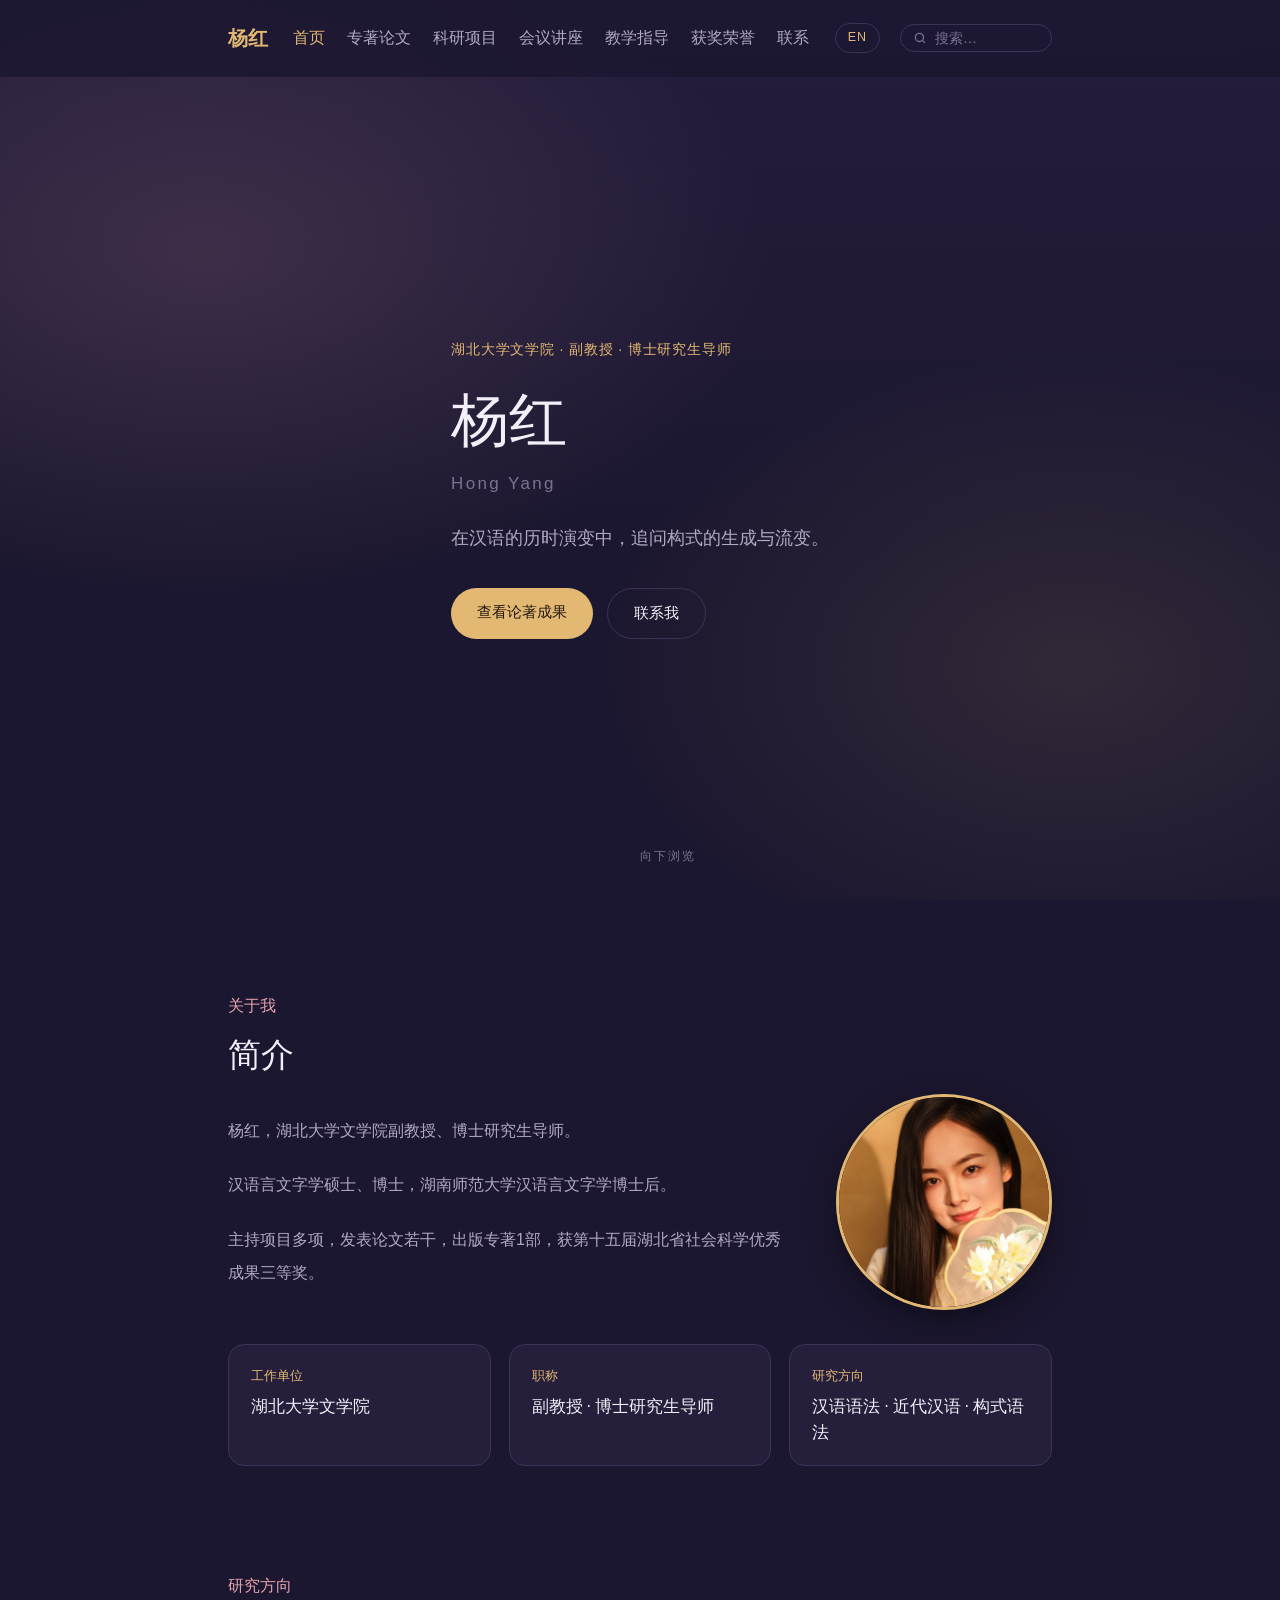
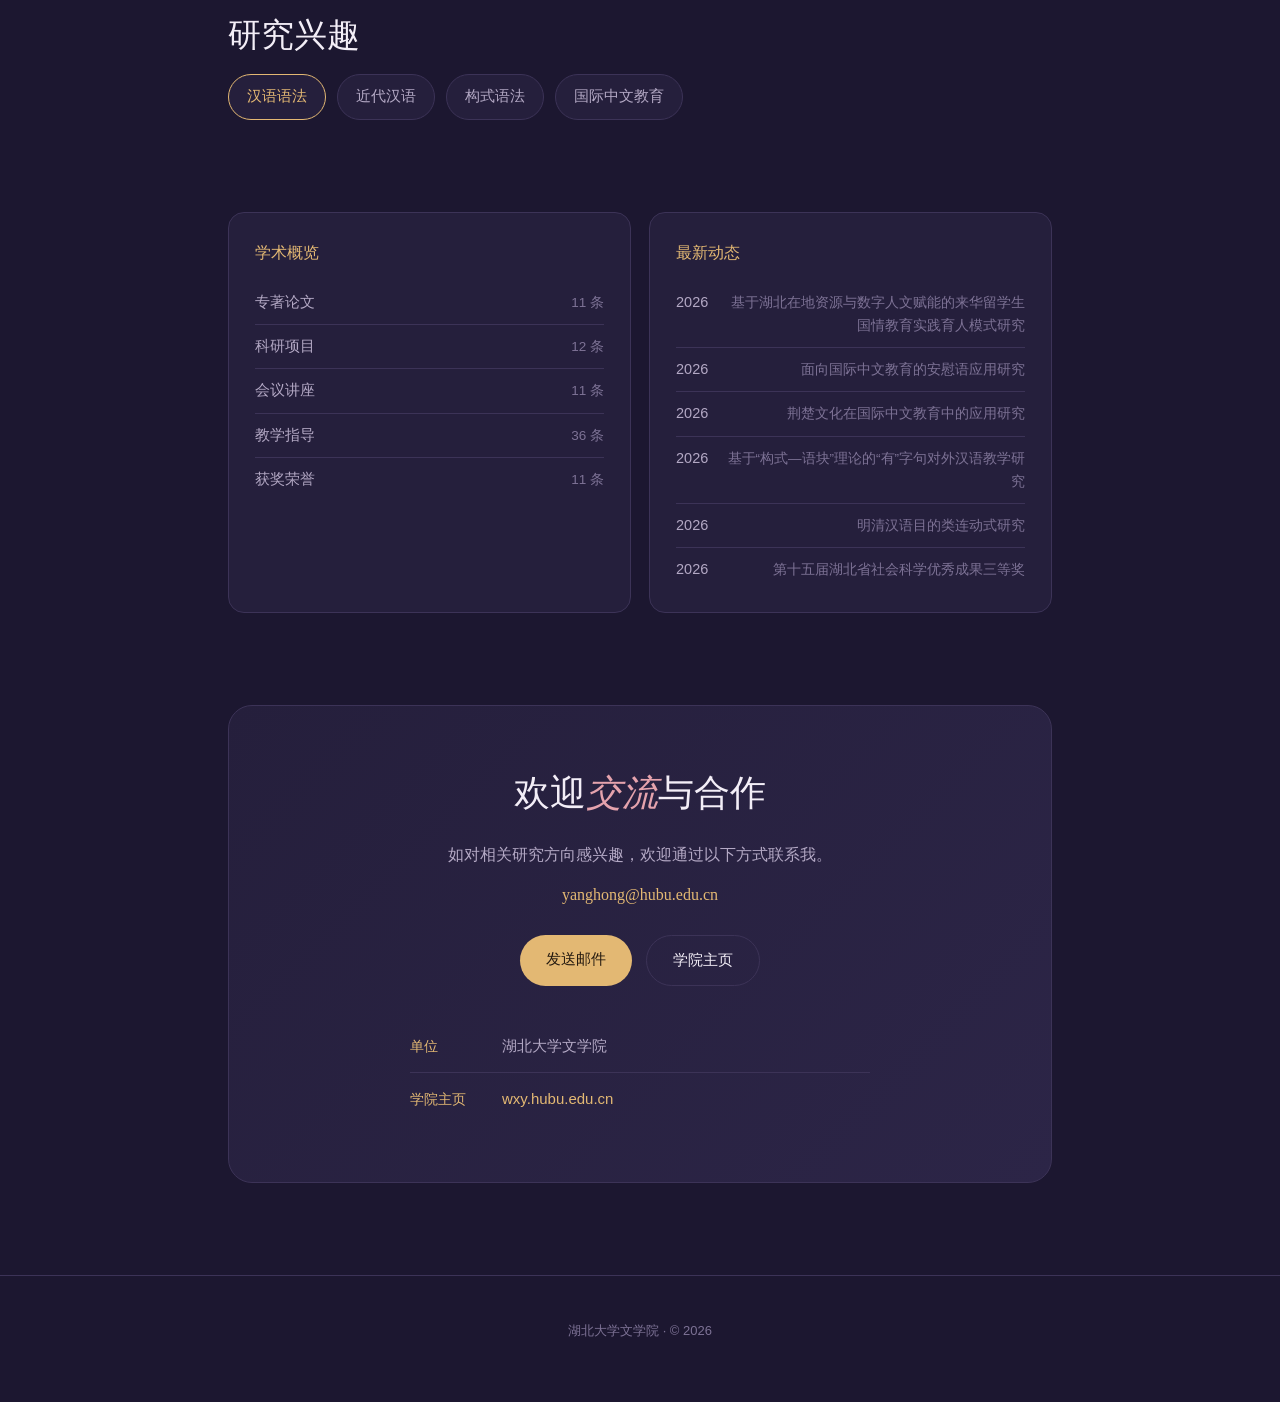
==== commit 2da151a8: "Add English version of the site (en.html) - en.html: 英文版页面骨架，<html lang="en" data-lang="en">，含 hrefl" ====
--- a/index.html
+++ b/index.html
@@ -1,10 +1,12 @@
 <!DOCTYPE html>
-<html lang="zh-CN">
+<html lang="zh-CN" data-lang="zh">
 <head>
 <meta charset="utf-8">
 <meta name="viewport" content="width=device-width, initial-scale=1, viewport-fit=cover">
 <title>杨红 · 湖北大学文学院</title>
 <meta name="description" content="杨红，湖北大学文学院副教授、博士研究生导师，研究方向：汉语语法、近代汉语、构式语法、国际中文教育。">
+<link rel="alternate" hreflang="zh-CN" href="index.html">
+<link rel="alternate" hreflang="en" href="en.html">
 <link rel="icon" href="assets/favicon.svg">
 <link rel="stylesheet" href="css/style.css">
 </head>
--- a/css/style.css
+++ b/css/style.css
@@ -19,6 +19,9 @@
   --nav-h:76px;
 }
 
+/* 英文版：衬线字体改用 Georgia，对拉丁文本更合适 */
+html[lang="en"]{--serif:Georgia,'Iowan Old Style','Times New Roman',serif;}
+
 *{margin:0;padding:0;box-sizing:border-box;}
 html{scroll-behavior:smooth;}
 body{
@@ -63,6 +66,13 @@
 }
 .navlinks a:hover{color:var(--gold);}
 .navlinks a.on{color:var(--gold);}
+.navlinks a.lang{
+  color:var(--gold);font-size:12.5px;letter-spacing:.08em;
+  border:1px solid var(--border);border-radius:20px;
+  padding:3px 12px;margin-left:4px;
+  transition:border-color .25s,background .25s;
+}
+.navlinks a.lang:hover{border-color:var(--gold);background:rgba(227,184,115,.09);}
 
 .burger{
   display:none;background:none;border:none;
@@ -195,7 +205,7 @@
   display:grid;grid-template-columns:1fr auto;gap:48px;
   align-items:center;margin-bottom:34px;
 }
-.about-text p{color:var(--text-muted);margin-bottom:18px;font-size:16px;}
+.about-text p{color:var(--text-muted);margin-bottom:22px;font-size:16px;line-height:2.05;}
 .about-text p:last-child{margin-bottom:0;}
 .about-text strong{color:var(--text);font-weight:600;}
 .profile-photo{
